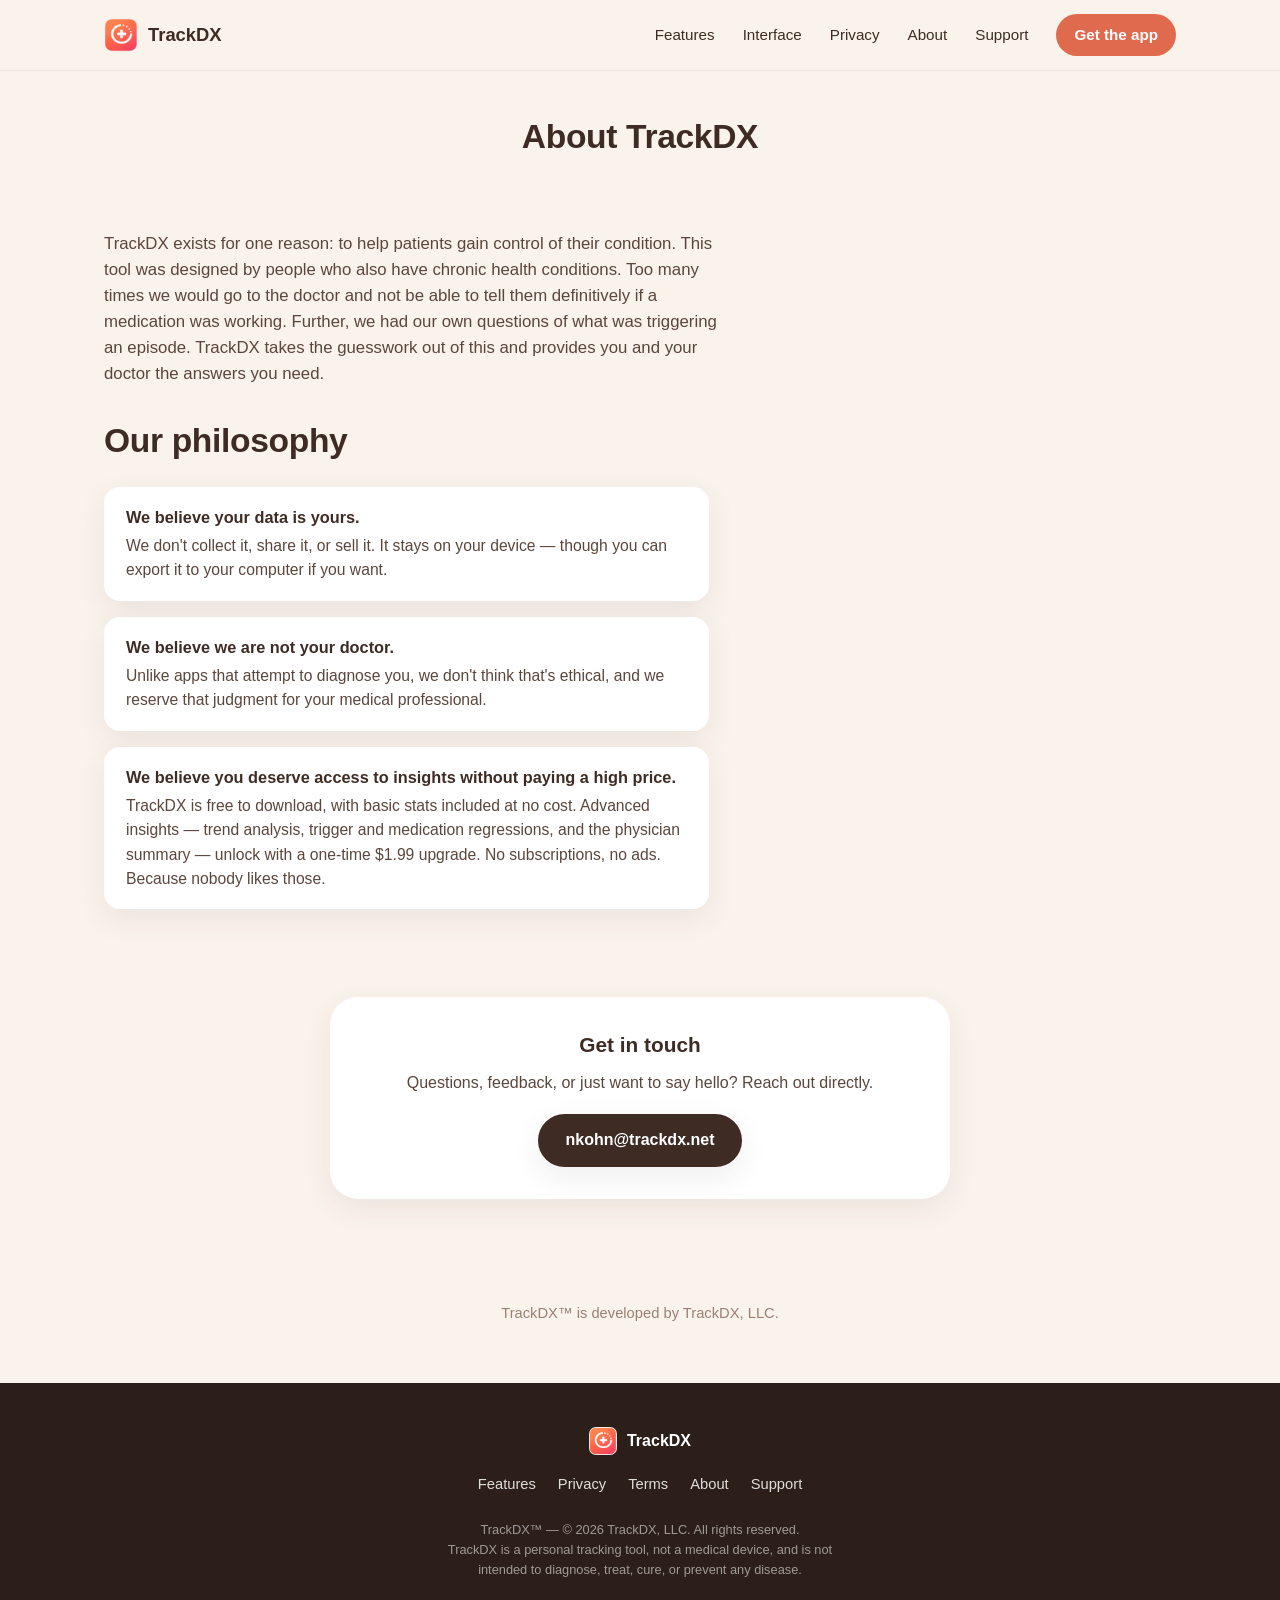
==== about.html @ 3f8265bf "Add files via upload" ====
<!DOCTYPE html>
<html lang="en">
<head>
<meta charset="UTF-8">

<!-- Google tag (gtag.js) -->
<script async src="https://www.googletagmanager.com/gtag/js?id=G-Z09Z6HNYB4"></script>
<script>
  window.dataLayer = window.dataLayer || [];
  function gtag(){dataLayer.push(arguments);}
  gtag('js', new Date());

  gtag('config', 'G-Z09Z6HNYB4');
</script>

<meta name="viewport" content="width=device-width, initial-scale=1.0">
<title>About TrackDX</title>
<meta name="description" content="TrackDX is built to put patients back in control of their own health data — track any condition, spot the patterns, and bring real evidence to your doctor.">

<link rel="icon" type="image/png" href="assets/img/favicon-32.png">
<link rel="apple-touch-icon" href="assets/img/app-icon-180.png">
<link rel="stylesheet" href="css/style.css">
</head>
<body>

<a class="skip-link" href="#main">Skip to content</a>

<header class="site-header">
  <div class="container header-inner">
    <a class="brand" href="index.html#top">
      <img src="assets/img/app-icon-180.png" alt="TrackDX app icon" class="brand-icon">
      <span class="brand-name">TrackDX</span>
    </a>
    <nav class="site-nav" aria-label="Primary">
      <a href="index.html#features">Features</a>
      <a href="index.html#screens">Interface</a>
      <a href="privacy.html">Privacy</a>
      <a href="about.html">About</a>
      <a href="support.html">Support</a>
      <a href="index.html#download" class="nav-cta">Get the app</a>
    </nav>
    <button class="nav-toggle" aria-label="Toggle menu" aria-expanded="false" id="navToggle">
      <span></span><span></span><span></span>
    </button>
  </div>
</header>

<main id="main">

  <section class="page-hero">
    <div class="container">
      <h1 class="section-title">About TrackDX</h1>
    </div>
  </section>

  <section class="band">
    <div class="container">
      <p class="section-lead">
        TrackDX exists for one reason: to help patients gain control of their condition. This tool was
        designed by people who also have chronic health conditions. Too many times we would go to the
        doctor and not be able to tell them definitively if a medication was working. Further, we had our
        own questions of what was triggering an episode. TrackDX takes the guesswork out of this and
        provides you and your doctor the answers you need.
      </p>
      <h2 class="section-title" style="margin-top:28px;">Our philosophy</h2>
      <ul class="philosophy-list">
        <li><strong>We believe your data is yours.</strong> We don't collect it, share it, or sell it. It
        stays on your device — though you can export it to your computer if you want.</li>
        <li><strong>We believe we are not your doctor.</strong> Unlike apps that attempt to diagnose you, we
        don't think that's ethical, and we reserve that judgment for your medical professional.</li>
        <li><strong>We believe you deserve access to insights without paying a high price.</strong> TrackDX is
        free to download, with basic stats included at no cost. Advanced insights — trend analysis, trigger
        and medication regressions, and the physician summary — unlock with a one-time $1.99 upgrade. No
        subscriptions, no ads. Because nobody likes those.</li>
      </ul>
    </div>
  </section>

  <section class="band band-cream">
    <div class="container">
      <div class="contact-card">
        <h2>Get in touch</h2>
        <p>Questions, feedback, or just want to say hello? Reach out directly.</p>
        <a class="btn btn-primary" href="mailto:nkohn@trackdx.net">nkohn@trackdx.net</a>
      </div>
    </div>
  </section>

  <section class="band">
    <div class="container">
      <div class="company-block">
        <p>TrackDX™ is developed by TrackDX, LLC.</p>
      </div>
    </div>
  </section>

</main>

<footer class="site-footer">
  <div class="container footer-inner">
    <div class="footer-brand">
      <img src="assets/img/app-icon-180.png" alt="TrackDX app icon" class="footer-icon">
      <span>TrackDX</span>
    </div>
    <nav class="footer-nav" aria-label="Footer">
      <a href="index.html#features">Features</a>
      <a href="privacy.html">Privacy</a>
      <a href="terms.html">Terms</a>
      <a href="about.html">About</a>
      <a href="support.html">Support</a>
    </nav>
    <p class="footer-legal">
      TrackDX™ — © 2026 TrackDX, LLC. All rights reserved.<br>
      TrackDX is a personal tracking tool, not a medical device, and is not intended to diagnose, treat,
      cure, or prevent any disease.
    </p>
  </div>
</footer>

<script src="js/main.js"></script>
</body>
</html>
---- css/style.css ----
/* ==========================================================================
   TrackDX marketing site
   Palette matches the in-app "warm coral & cream" theme (Theme.swift)
   ========================================================================== */

:root {
  --coral: #E06A4E;
  --coral-dark: #C5533A;
  --peach: #F6E0D2;
  --cream: #FAF3EC;
  --card: #FFFFFF;
  --ink: #3E2C24;
  --muted: #9A8074;
  --sage: #7E9E6E;
  --amber: #D9A441;

  --radius: 16px;
  --radius-lg: 28px;
  --max-width: 1120px;
  --shadow: 0 10px 30px rgba(62, 44, 36, 0.08);
}

* { box-sizing: border-box; }

html { scroll-behavior: smooth; }

body {
  margin: 0;
  font-family: -apple-system, BlinkMacSystemFont, "Segoe UI", Roboto, Helvetica, Arial, sans-serif;
  color: var(--ink);
  background: var(--cream);
  line-height: 1.55;
}

img { max-width: 100%; display: block; }

a { color: inherit; }

.container {
  max-width: var(--max-width);
  margin: 0 auto;
  padding: 0 24px;
}

.skip-link {
  position: absolute;
  left: -999px;
  top: 0;
  background: var(--coral);
  color: #fff;
  padding: 10px 16px;
  border-radius: 0 0 8px 0;
  z-index: 1000;
}
.skip-link:focus { left: 0; }

/* ---------- Header ---------- */

.site-header {
  position: sticky;
  top: 0;
  z-index: 100;
  background: rgba(250, 243, 236, 0.9);
  backdrop-filter: saturate(180%) blur(10px);
  border-bottom: 1px solid rgba(62, 44, 36, 0.06);
}

.header-inner {
  display: flex;
  align-items: center;
  justify-content: space-between;
  padding-top: 14px;
  padding-bottom: 14px;
}

.brand {
  display: flex;
  align-items: center;
  gap: 10px;
  text-decoration: none;
  font-weight: 700;
  font-size: 1.15rem;
  color: var(--ink);
}

.brand-icon {
  width: 34px;
  height: 34px;
  border-radius: 9px;
}

.site-nav {
  display: flex;
  align-items: center;
  gap: 28px;
  font-weight: 500;
}

.site-nav a {
  text-decoration: none;
  color: var(--ink);
  font-size: 0.95rem;
}

.site-nav a:hover { color: var(--coral); }

.nav-cta {
  background: var(--coral);
  color: #fff !important;
  padding: 9px 18px;
  border-radius: 999px;
  font-weight: 600;
}
.nav-cta:hover { background: var(--coral-dark); }

.nav-toggle {
  display: none;
  flex-direction: column;
  justify-content: center;
  gap: 5px;
  width: 40px;
  height: 40px;
  background: none;
  border: none;
  cursor: pointer;
}
.nav-toggle span {
  display: block;
  height: 2px;
  background: var(--ink);
  border-radius: 2px;
}

/* ---------- Buttons ---------- */

.btn {
  display: inline-block;
  text-decoration: none;
  font-weight: 600;
  font-size: 1rem;
  padding: 14px 28px;
  border-radius: 999px;
  transition: transform 0.15s ease, background 0.15s ease, box-shadow 0.15s ease;
}

.btn-primary {
  background: var(--ink);
  color: #fff;
  box-shadow: var(--shadow);
}
.btn-primary:hover { background: #2c1f19; transform: translateY(-1px); }

.btn-ghost {
  background: transparent;
  color: var(--ink);
  border: 1.5px solid rgba(62, 44, 36, 0.25);
}
.btn-ghost:hover { border-color: var(--ink); }

/* ---------- Hero ---------- */

.hero {
  padding: 48px 0 28px;
}

.hero-inner {
  display: grid;
  grid-template-columns: 1.1fr 0.9fr;
  gap: 48px;
  align-items: center;
}

.eyebrow {
  text-transform: uppercase;
  letter-spacing: 0.08em;
  font-size: 0.8rem;
  font-weight: 700;
  color: var(--coral-dark);
  margin: 0 0 14px;
}

.hero h1 {
  font-size: clamp(2rem, 4vw, 2.9rem);
  line-height: 1.15;
  margin: 0 0 20px;
  font-weight: 800;
  letter-spacing: -0.01em;
}

.hero-sub {
  font-size: 1.1rem;
  color: #5b463c;
  max-width: 52ch;
  margin: 0 0 28px;
}

.hero-actions {
  display: flex;
  gap: 14px;
  flex-wrap: wrap;
  margin-bottom: 22px;
}

.hero-disclaimer {
  font-size: 0.85rem;
  color: var(--muted);
  max-width: 48ch;
  margin: 0;
}

.hero-art {
  position: relative;
  display: flex;
  justify-content: center;
  align-items: center;
  min-height: 460px;
}

.phone-shot {
  width: 230px;
  border-radius: 26px;
  box-shadow: 0 24px 50px rgba(62, 44, 36, 0.22);
  border: 6px solid #fff;
}

.phone-shot--back {
  position: absolute;
  right: 0;
  top: 10px;
  opacity: 0.85;
  transform: rotate(6deg);
}

.phone-shot--front {
  position: relative;
  left: -20px;
  transform: rotate(-4deg);
}

/* ---------- Bands / sections ---------- */

.band {
  padding: 44px 0;
}

.band-cream { background: var(--cream); }
.band-peach { background: var(--peach); }

.band-coral {
  background: linear-gradient(135deg, var(--coral) 0%, var(--coral-dark) 100%);
  color: #fff;
}

.section-title {
  font-size: clamp(1.6rem, 3vw, 2.1rem);
  font-weight: 800;
  margin: 0 0 16px;
  letter-spacing: -0.01em;
}

.section-title--light { color: #fff; }

.section-lead {
  font-size: 1.05rem;
  color: #5b463c;
  max-width: 68ch;
  margin: 0 0 8px;
}

.section-lead--light { color: rgba(255, 255, 255, 0.92); }

/* Pills */

.pill-row {
  display: flex;
  flex-wrap: wrap;
  gap: 10px;
  margin-top: 18px;
}

.pill {
  background: var(--card);
  border: 1px solid rgba(62, 44, 36, 0.08);
  padding: 9px 18px;
  border-radius: 999px;
  font-size: 0.92rem;
  font-weight: 600;
  color: var(--ink);
}

.pill-accent {
  background: var(--peach);
  border-color: transparent;
  color: var(--coral-dark);
}

/* Feature grid */

.feature-grid {
  display: grid;
  grid-template-columns: repeat(4, 1fr);
  gap: 20px;
  margin-top: 22px;
}

.feature-card {
  background: var(--card);
  border-radius: var(--radius);
  padding: 26px 22px;
  box-shadow: var(--shadow);
}

.feature-icon {
  font-size: 1.6rem;
  margin-bottom: 14px;
}

.feature-card h3 {
  margin: 0 0 10px;
  font-size: 1.1rem;
}

.feature-card p {
  margin: 0;
  color: #5b463c;
  font-size: 0.94rem;
}

/* Insights band */

.insights-inner {
  display: block;
  max-width: 760px;
}


/* Two column */

.two-col {
  display: grid;
  grid-template-columns: 1fr 1fr;
  gap: 48px;
}

/* Medication spotlight */

.spotlight-inner {
  display: grid;
  grid-template-columns: 0.9fr 1.1fr;
  gap: 48px;
  align-items: center;
}

.spotlight-art {
  display: flex;
  justify-content: center;
}

.spotlight-art .phone-shot {
  width: 260px;
  box-shadow: 0 24px 50px rgba(62, 44, 36, 0.22);
}

/* Screens grid */

.screens-grid {
  display: grid;
  grid-template-columns: repeat(4, 1fr);
  gap: 22px;
  margin-top: 22px;
}

.screen-item {
  margin: 0;
  background: var(--card);
  border-radius: var(--radius);
  padding: 14px;
  box-shadow: var(--shadow);
}

.screen-item img {
  border-radius: 12px;
  margin-bottom: 12px;
}

.screen-item figcaption {
  font-size: 0.85rem;
  color: var(--muted);
  text-align: center;
}

/* Privacy */

.privacy-inner { max-width: 760px; }

/* Disclaimer box */

.disclaimer-box {
  background: var(--card);
  border: 1.5px solid var(--peach);
  border-radius: var(--radius-lg);
  padding: 30px 32px;
  max-width: 820px;
  margin: 0 auto;
  text-align: center;
}

.disclaimer-box h2 {
  margin: 0 0 14px;
  font-size: 1.5rem;
}

.disclaimer-box p {
  margin: 0;
  color: #5b463c;
  font-size: 0.98rem;
}

/* Download */

.download-inner { text-align: center; }
.download-inner .section-lead--light { margin: 0 auto 36px; }

.store-badges {
  display: flex;
  justify-content: center;
  gap: 18px;
  flex-wrap: wrap;
  margin-bottom: 22px;
}

.store-badge {
  display: flex;
  flex-direction: column;
  align-items: flex-start;
  background: rgba(0, 0, 0, 0.18);
  border: 1.5px solid rgba(255, 255, 255, 0.35);
  border-radius: 14px;
  padding: 10px 26px 12px;
  min-width: 190px;
  cursor: default;
}

.store-badge-eyebrow {
  font-size: 0.7rem;
  text-transform: uppercase;
  letter-spacing: 0.05em;
  color: rgba(255, 255, 255, 0.75);
}

.store-badge-name {
  font-size: 1.25rem;
  font-weight: 700;
  color: #fff;
}

.download-note {
  color: rgba(255, 255, 255, 0.9);
  font-size: 0.95rem;
}

.download-note a {
  color: #fff;
  text-decoration: underline;
}

/* Support */

.support-inner { text-align: center; }
.support-inner .section-lead { margin: 0 auto 28px; }

/* Policy document (Privacy) */

.policy-meta {
  color: var(--muted);
  font-size: 0.92rem;
  max-width: 760px;
  margin: 0 auto 8px;
}

.policy-content {
  max-width: 760px;
  margin: 0 auto;
}

.policy-content h2 {
  font-size: 1.25rem;
  font-weight: 800;
  color: var(--ink);
  margin: 40px 0 12px;
}

.policy-content h2:first-child {
  margin-top: 0;
}

.policy-content p {
  color: #5b463c;
  font-size: 1rem;
  margin: 0 0 14px;
}

.policy-content ul {
  margin: 0 0 14px;
  padding-left: 22px;
  color: #5b463c;
}

.policy-content li {
  margin-bottom: 8px;
}

.policy-content a {
  color: var(--coral-dark);
  text-decoration: underline;
}

/* ALL-CAPS legal blocks in the Terms (warranty disclaimer, medical notice).
   Capitalisation is what makes these enforceable in many jurisdictions, so the
   text can't be lowercased — instead it's set smaller, tighter and offset so a
   wall of capitals reads as legal emphasis rather than as shouting. */

.policy-content p.policy-caps {
  font-size: 0.86rem;
  line-height: 1.6;
  letter-spacing: 0.01em;
  color: #6b4a3a;
  background: var(--peach);
  border-radius: var(--radius);
  padding: 14px 18px;
  margin: 0 0 14px;
}

.policy-note {
  background: var(--peach);
  border-radius: var(--radius);
  padding: 18px 22px;
  font-size: 0.92rem;
  color: #6b4a3a;
  margin: 0 0 32px;
}

/* Simple content pages (About / Support) */

.page-hero {
  padding: 40px 0 8px;
  text-align: center;
}

.page-hero .section-lead { margin: 0 auto; }

.contact-card {
  background: var(--card);
  border-radius: var(--radius-lg);
  box-shadow: var(--shadow);
  padding: 32px;
  max-width: 620px;
  margin: 0 auto;
  text-align: center;
}

.contact-card h2 {
  margin: 0 0 10px;
  font-size: 1.3rem;
}

.contact-card p {
  color: #5b463c;
  margin: 0 0 18px;
}

/* How-to-use grid (Support page) */

.howto-intro {
  text-align: center;
  max-width: 640px;
  margin: 0 auto;
}

.howto-grid {
  display: grid;
  grid-template-columns: repeat(2, 1fr);
  gap: 28px;
  margin: 28px 0 0;
  align-items: start;
}

.howto-card {
  background: var(--card);
  border-radius: var(--radius);
  padding: 18px;
  box-shadow: var(--shadow);
}

.howto-card h3 {
  margin: 0 0 12px;
  font-size: 1.05rem;
  color: var(--ink);
}

.howto-card img {
  border-radius: 12px;
}

.company-block {
  max-width: 620px;
  margin: 0 auto;
  text-align: center;
  color: var(--muted);
  font-size: 0.92rem;
}

.philosophy-list {
  list-style: none;
  padding: 0;
  margin: 20px 0 0;
  max-width: 68ch;
  display: grid;
  gap: 16px;
}

.philosophy-list li {
  background: var(--card);
  border-radius: var(--radius);
  padding: 18px 22px;
  box-shadow: var(--shadow);
  color: #5b463c;
  font-size: 0.98rem;
}

.philosophy-list li strong {
  display: block;
  margin-bottom: 4px;
  color: var(--ink);
  font-size: 1.02rem;
}

/* Import page */

.import-cta-wrap {
  text-align: center;
  margin: 0 0 8px;
}

.btn-secondary {
  background: var(--peach);
  color: var(--coral-dark) !important;
}
.btn-secondary:hover { background: #f0d0bb; }

.steps-list {
  counter-reset: step;
  list-style: none;
  padding: 0;
  margin: 24px auto 0;
  max-width: 720px;
  display: grid;
  gap: 16px;
}

.steps-list li {
  position: relative;
  background: var(--card);
  border-radius: var(--radius);
  padding: 16px 20px 16px 62px;
  box-shadow: var(--shadow);
  color: #5b463c;
  font-size: 0.96rem;
}

.steps-list li::before {
  counter-increment: step;
  content: counter(step);
  position: absolute;
  left: 18px;
  top: 16px;
  width: 28px;
  height: 28px;
  border-radius: 50%;
  background: var(--coral);
  color: #fff;
  font-weight: 700;
  font-size: 0.9rem;
  display: flex;
  align-items: center;
  justify-content: center;
}

.steps-list li strong {
  display: block;
  color: var(--ink);
  margin-bottom: 3px;
}

.download-card {
  background: var(--card);
  border-radius: var(--radius-lg);
  box-shadow: var(--shadow);
  padding: 30px 32px;
  max-width: 560px;
  margin: 0 auto;
  text-align: center;
}

.download-card .file-chip {
  display: inline-block;
  font-family: ui-monospace, SFMono-Regular, Menlo, monospace;
  font-size: 0.82rem;
  background: var(--peach);
  color: var(--coral-dark);
  padding: 5px 12px;
  border-radius: 6px;
  margin-top: 14px;
}

.prompt-wrap {
  max-width: 820px;
  margin: 22px auto 0;
}

.prompt-header {
  display: flex;
  align-items: center;
  justify-content: space-between;
  margin-bottom: 10px;
  gap: 12px;
  flex-wrap: wrap;
}

.prompt-header span {
  font-weight: 700;
  color: var(--ink);
  font-size: 0.98rem;
}

.copy-btn {
  background: var(--coral);
  color: #fff;
  border: none;
  padding: 8px 18px;
  border-radius: 999px;
  font-weight: 600;
  font-size: 0.85rem;
  cursor: pointer;
  transition: background 0.15s ease;
}
.copy-btn:hover { background: var(--coral-dark); }
.copy-btn.copied { background: var(--sage); }

.prompt-box {
  background: #2c1f19;
  color: #f5ece4;
  border-radius: var(--radius);
  padding: 22px 24px;
  font-family: ui-monospace, SFMono-Regular, Menlo, monospace;
  font-size: 0.82rem;
  line-height: 1.65;
  white-space: pre-wrap;
  max-height: 480px;
  overflow-y: auto;
  margin: 0;
}

/* ---------- Footer ---------- */

.site-footer {
  background: #2c1f19;
  color: rgba(255, 255, 255, 0.85);
  padding: 44px 0 32px;
}

.footer-inner {
  display: flex;
  flex-direction: column;
  align-items: center;
  gap: 18px;
  text-align: center;
}

.footer-brand {
  display: flex;
  align-items: center;
  gap: 10px;
  font-weight: 700;
  color: #fff;
}

.footer-icon {
  width: 28px;
  height: 28px;
  border-radius: 7px;
}

.footer-nav {
  display: flex;
  gap: 22px;
  flex-wrap: wrap;
  justify-content: center;
}

.footer-nav a {
  text-decoration: none;
  color: rgba(255, 255, 255, 0.85);
  font-size: 0.92rem;
}
.footer-nav a:hover { color: #fff; }

.footer-legal {
  font-size: 0.8rem;
  color: rgba(255, 255, 255, 0.55);
  max-width: 60ch;
  margin: 6px 0 0;
}

/* ---------- Responsive ---------- */

@media (max-width: 900px) {
  .hero-inner,
  .two-col,
  .spotlight-inner {
    grid-template-columns: 1fr;
  }
  .hero-art { order: -1; min-height: 340px; }
  .spotlight-art { order: -1; }
  .feature-grid { grid-template-columns: repeat(2, 1fr); }
  .screens-grid { grid-template-columns: repeat(2, 1fr); }
  .howto-grid { grid-template-columns: repeat(2, 1fr); }
}

@media (max-width: 720px) {
  .site-nav {
    position: absolute;
    top: 100%;
    left: 0;
    right: 0;
    background: var(--cream);
    flex-direction: column;
    align-items: flex-start;
    gap: 0;
    padding: 8px 24px 20px;
    border-bottom: 1px solid rgba(62, 44, 36, 0.06);
    display: none;
  }
  .site-nav.open { display: flex; }
  .site-nav a {
    width: 100%;
    padding: 12px 0;
    border-bottom: 1px solid rgba(62, 44, 36, 0.06);
  }
  .nav-cta { margin-top: 10px; text-align: center; }
  .nav-toggle { display: flex; }
}

@media (max-width: 560px) {
  .feature-grid { grid-template-columns: 1fr; }
  .screens-grid { grid-template-columns: 1fr; }
  .howto-grid { grid-template-columns: 1fr; }
  .hero { padding-top: 32px; }
  .band { padding: 32px 0; }
  .phone-shot { width: 190px; }
  .phone-shot--front { left: 0; }
  .phone-shot--back { right: 20px; }
}
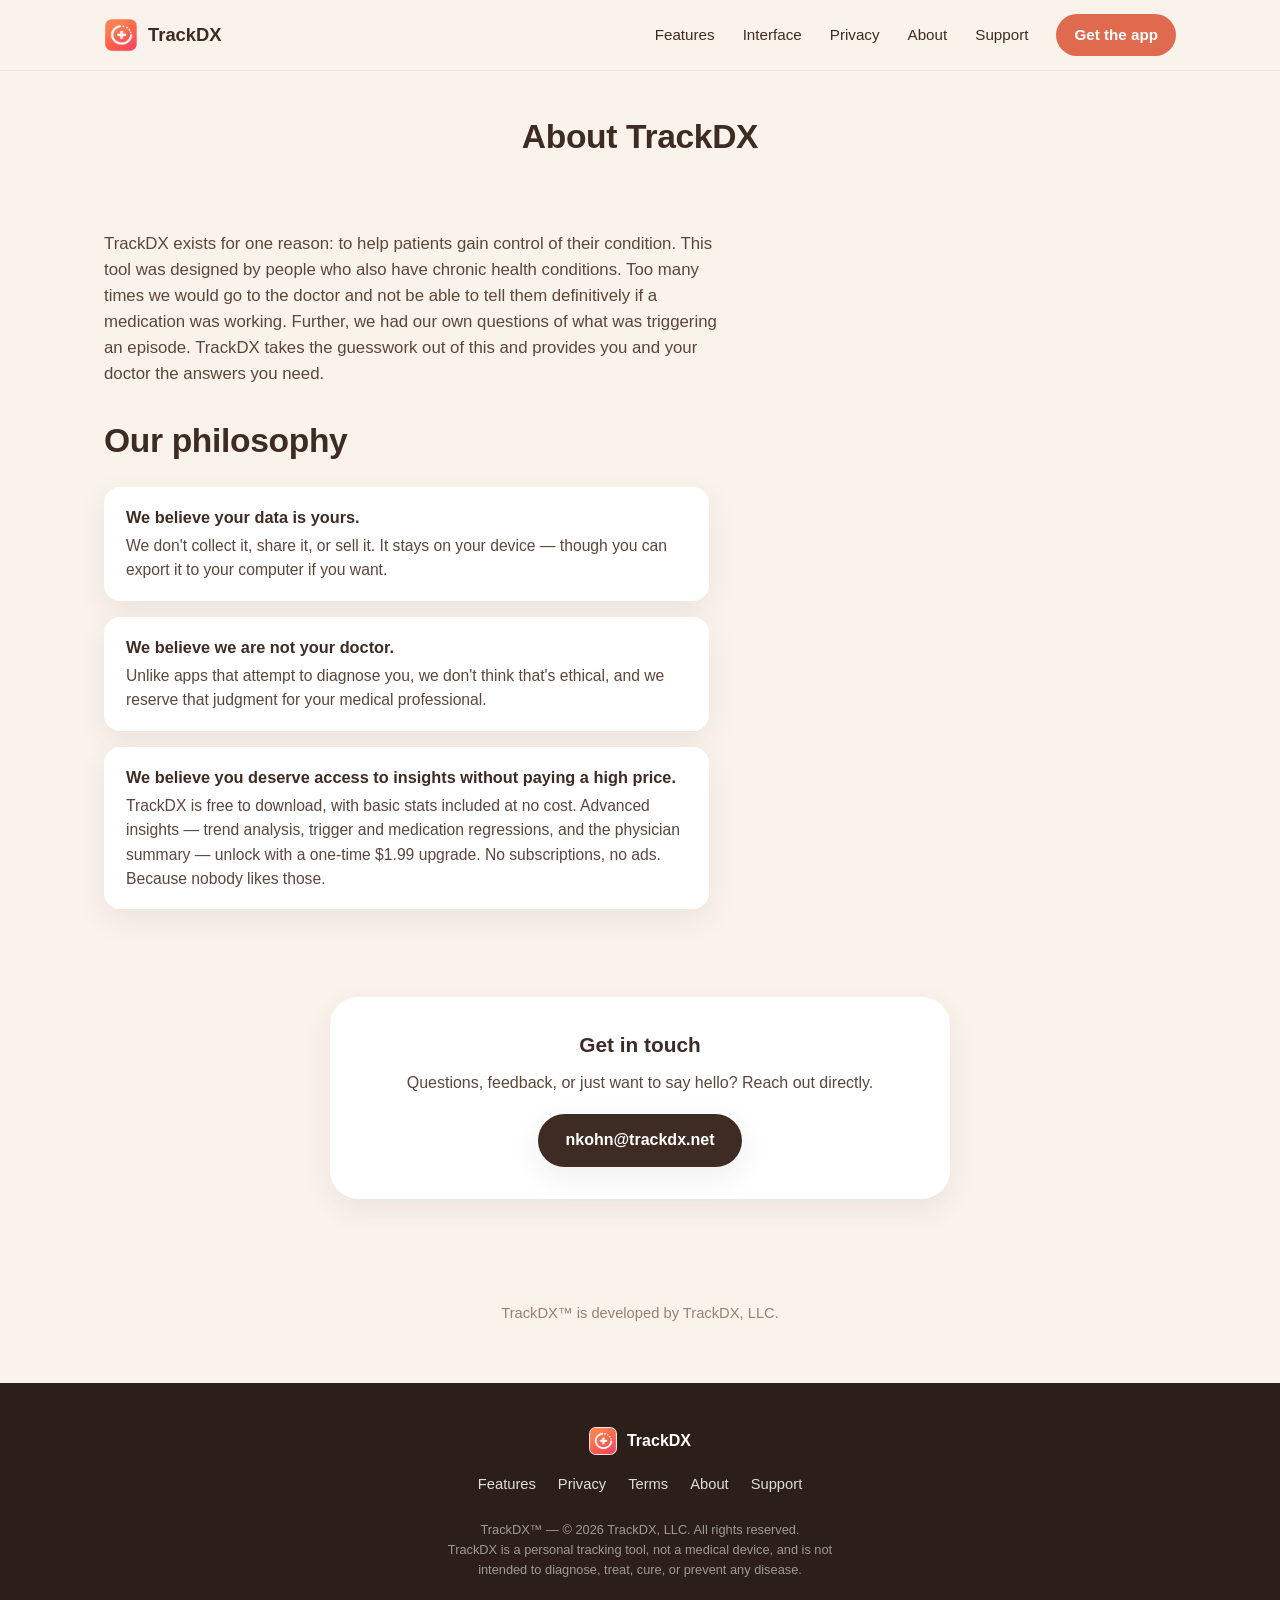
==== commit 0c0367c6: "Add files via upload" ====
--- a/about.html
+++ b/about.html
@@ -15,7 +15,7 @@
 
 <meta name="viewport" content="width=device-width, initial-scale=1.0">
 <title>About TrackDX</title>
-<meta name="description" content="TrackDX is built to put patients back in control of their own health data — track any condition, spot the patterns, and bring real evidence to your doctor.">
+<meta name="description" content="TrackDX is built to put patients back in control of their own health data — track multiple conditions, spot the patterns, and bring real evidence to your doctor.">
 
 <link rel="icon" type="image/png" href="assets/img/favicon-32.png">
 <link rel="apple-touch-icon" href="assets/img/app-icon-180.png">
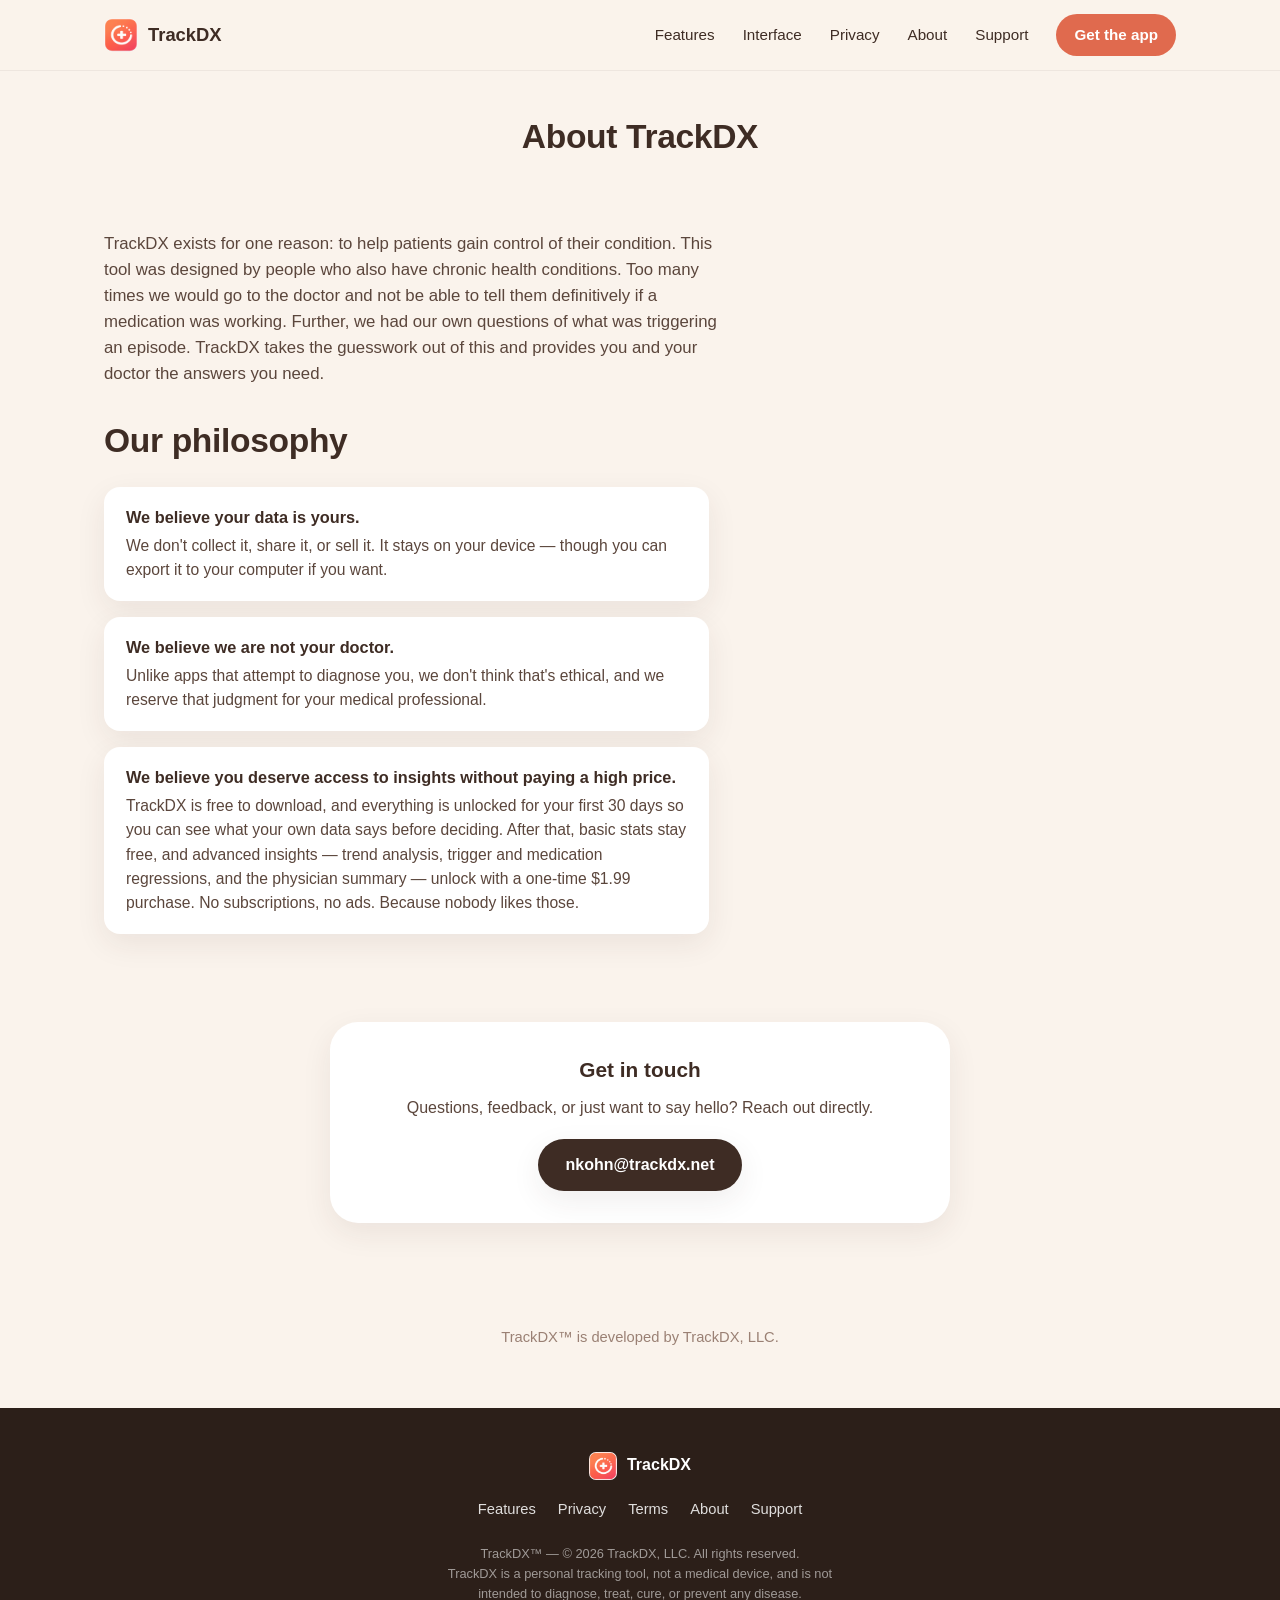
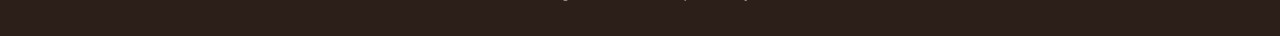
==== commit e3bcdd19: "Add files via upload" ====
--- a/about.html
+++ b/about.html
@@ -69,9 +69,10 @@
         <li><strong>We believe we are not your doctor.</strong> Unlike apps that attempt to diagnose you, we
         don't think that's ethical, and we reserve that judgment for your medical professional.</li>
         <li><strong>We believe you deserve access to insights without paying a high price.</strong> TrackDX is
-        free to download, with basic stats included at no cost. Advanced insights — trend analysis, trigger
-        and medication regressions, and the physician summary — unlock with a one-time $1.99 upgrade. No
-        subscriptions, no ads. Because nobody likes those.</li>
+        free to download, and everything is unlocked for your first 30 days so you can see what your own data
+        says before deciding. After that, basic stats stay free, and advanced insights — trend analysis,
+        trigger and medication regressions, and the physician summary — unlock with a one-time $1.99
+        purchase. No subscriptions, no ads. Because nobody likes those.</li>
       </ul>
     </div>
   </section>
--- a/css/style.css
+++ b/css/style.css
@@ -440,6 +440,23 @@
   min-width: 190px;
   cursor: default;
 }
+
+/* Live badge: a real link, so it needs affordance the disabled ones don't have. */
+.store-badge--live {
+  background: rgba(0, 0, 0, 0.32);
+  border-color: rgba(255, 255, 255, 0.7);
+  cursor: pointer;
+  text-decoration: none;
+  transition: transform 0.15s ease, background 0.15s ease;
+}
+
+.store-badge--live:hover,
+.store-badge--live:focus-visible {
+  background: rgba(0, 0, 0, 0.45);
+  transform: translateY(-2px);
+}
+
+.store-badge--disabled { opacity: 0.55; }
 
 .store-badge-eyebrow {
   font-size: 0.7rem;
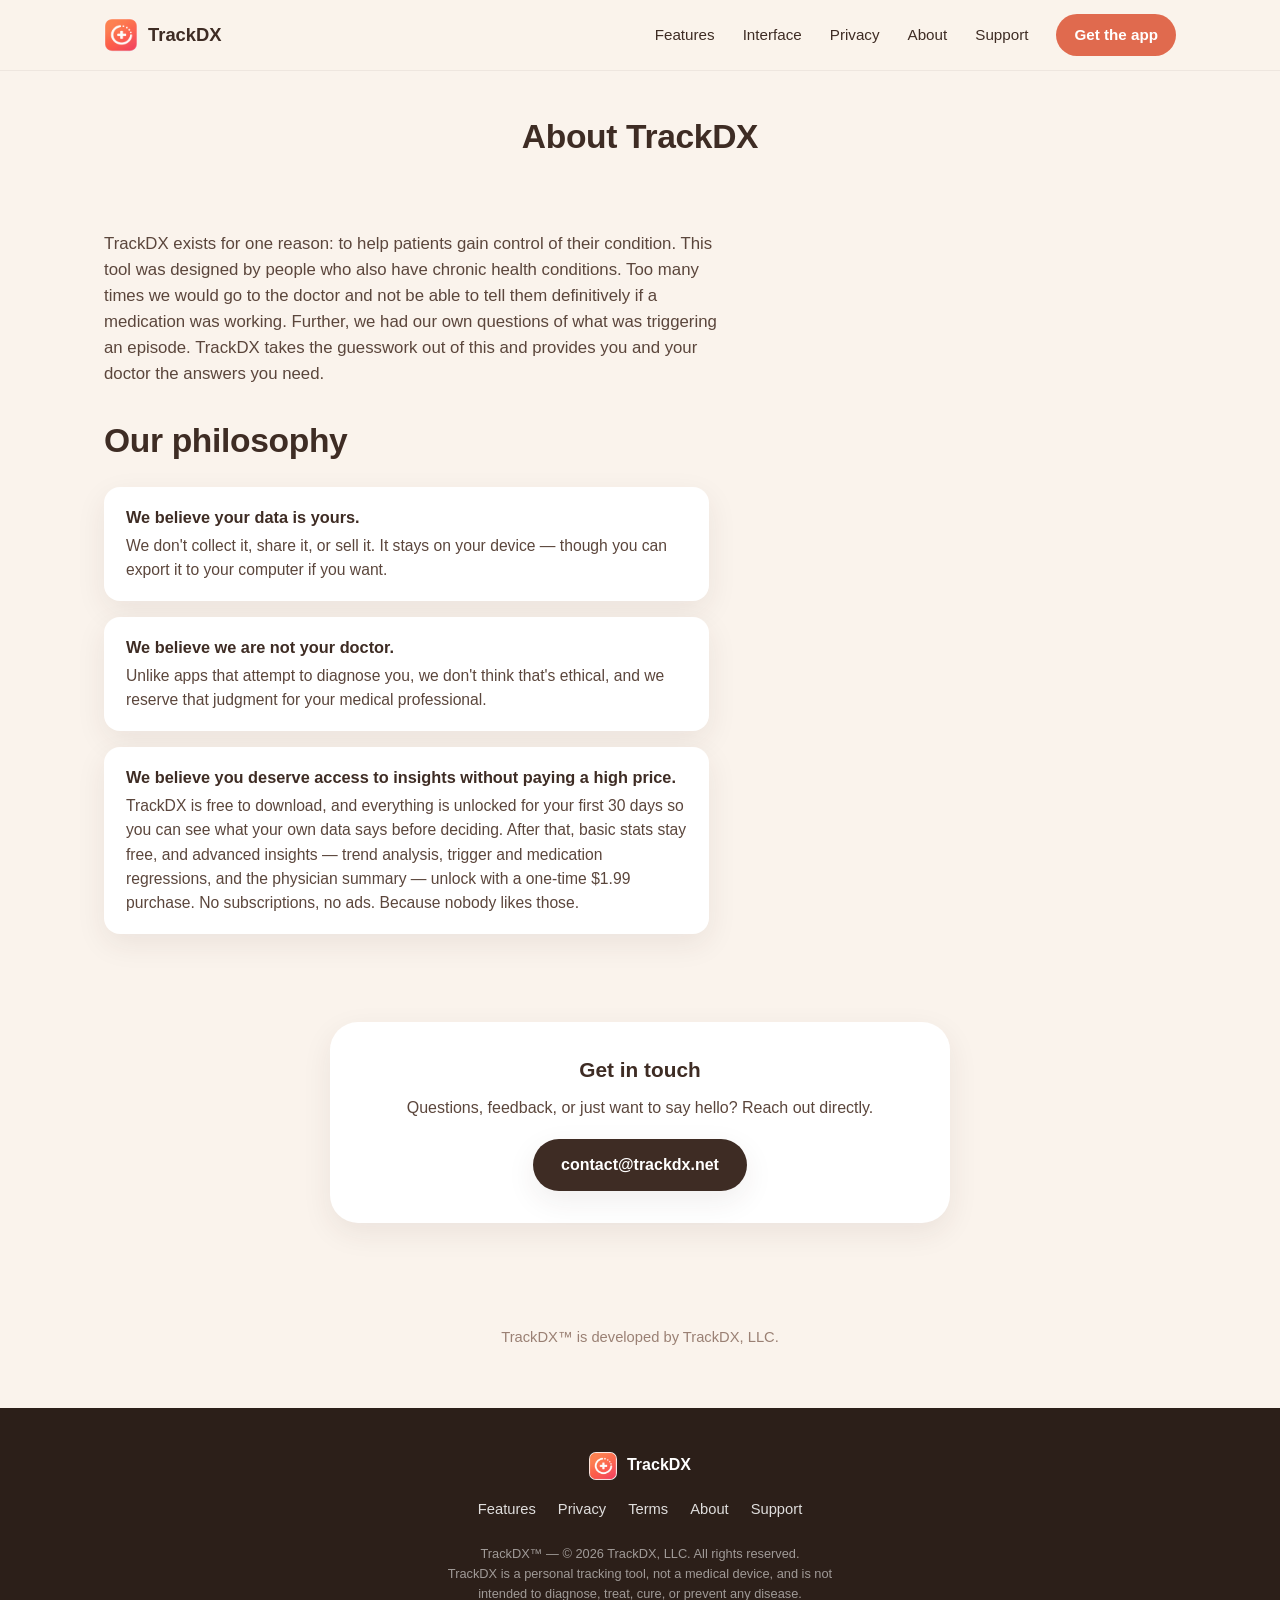
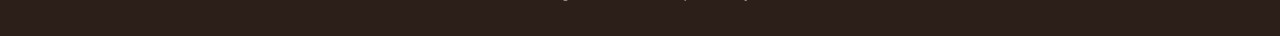
==== commit 873d7c6c: "Add files via upload" ====
--- a/about.html
+++ b/about.html
@@ -45,7 +45,7 @@
   </div>
 </header>
 
-<main id="main">
+<main id="main" class="page-about">
 
   <section class="page-hero">
     <div class="container">
@@ -82,7 +82,7 @@
       <div class="contact-card">
         <h2>Get in touch</h2>
         <p>Questions, feedback, or just want to say hello? Reach out directly.</p>
-        <a class="btn btn-primary" href="mailto:nkohn@trackdx.net">nkohn@trackdx.net</a>
+        <a class="btn btn-primary" href="mailto:contact@trackdx.net">contact@trackdx.net</a>
       </div>
     </div>
   </section>
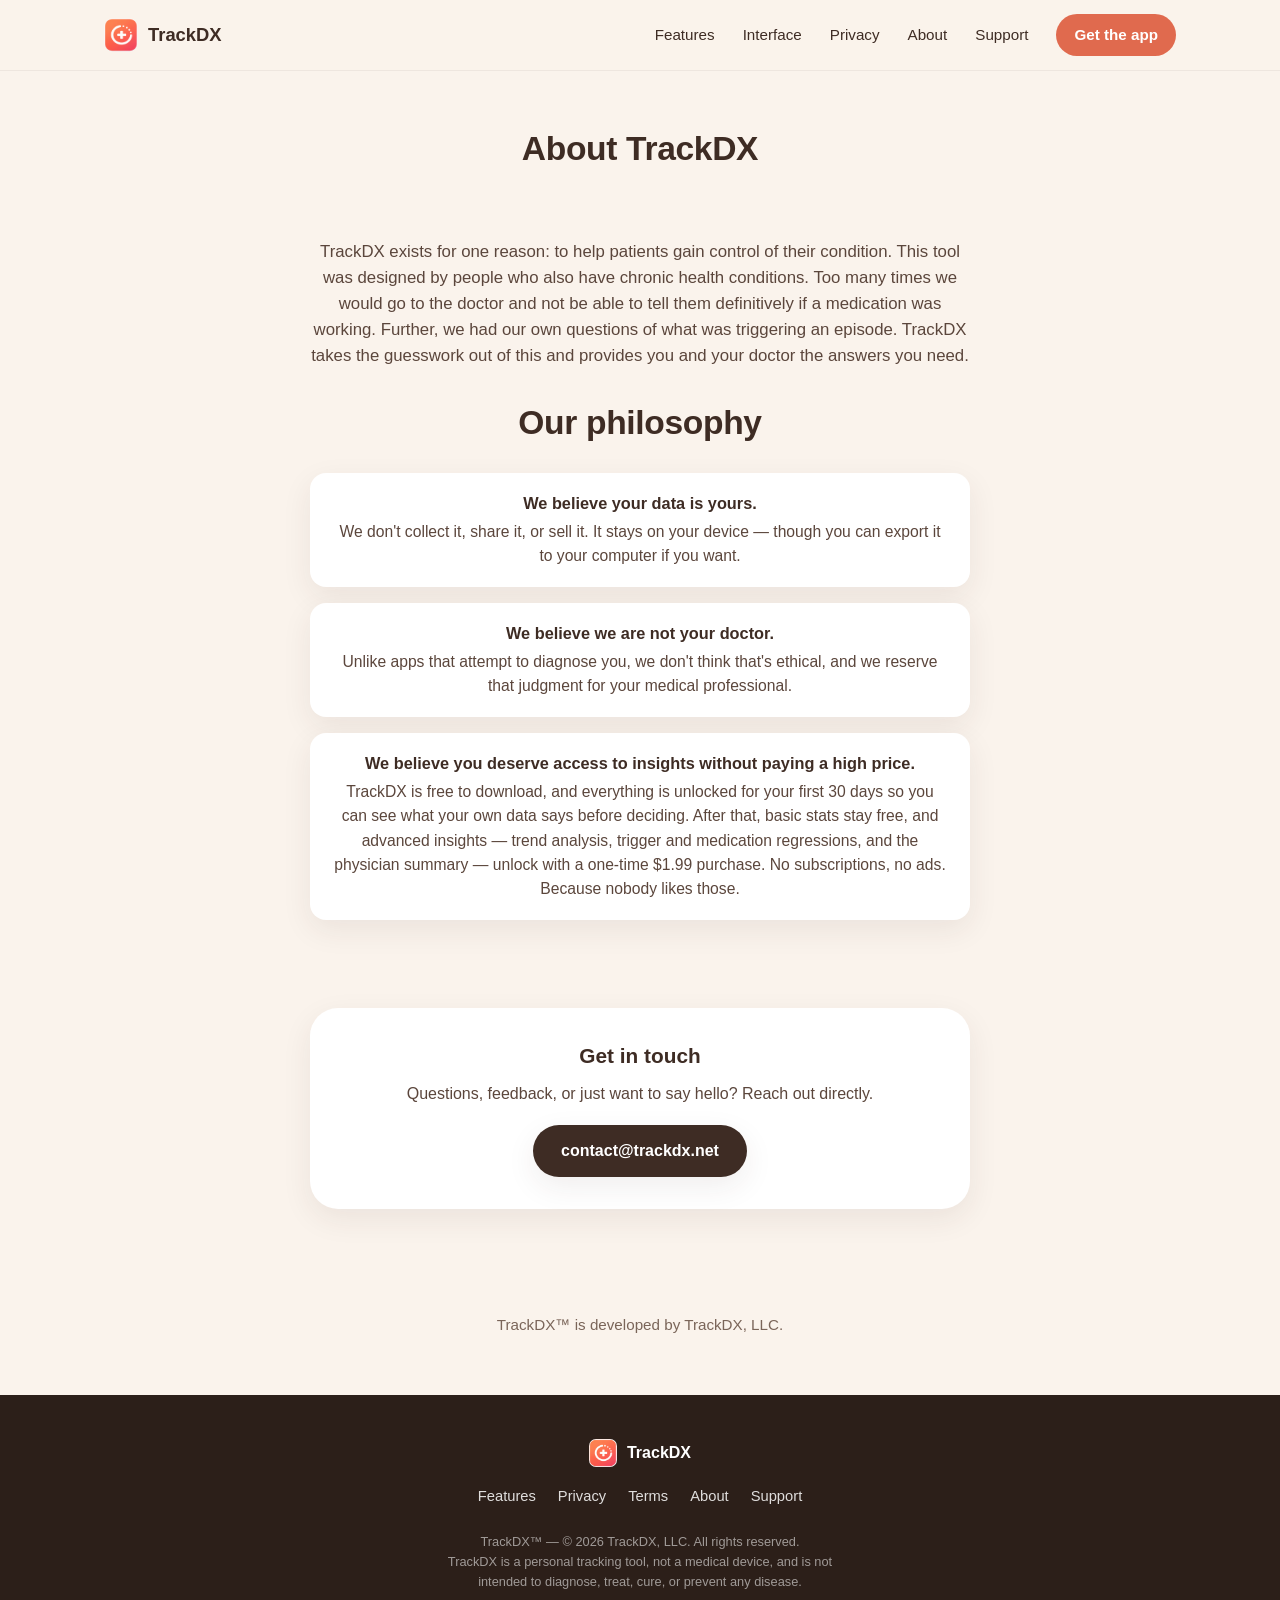
==== commit a08ac009: "Add files via upload" ====
--- a/about.html
+++ b/about.html
@@ -19,6 +19,7 @@
 
 <link rel="icon" type="image/png" href="assets/img/favicon-32.png">
 <link rel="apple-touch-icon" href="assets/img/app-icon-180.png">
+<link rel="canonical" href="https://www.trackdx.net/about.html">
 <link rel="stylesheet" href="css/style.css">
 </head>
 <body>
--- a/css/style.css
+++ b/css/style.css
@@ -441,6 +441,24 @@
   cursor: default;
 }
 
+/* Official store badge artwork (Google's own asset, unmodified per their terms).
+   Height is matched to the neighbouring text badge so the two sit level. */
+.store-badge-link {
+  display: inline-flex;
+  align-items: center;
+  text-decoration: none;
+  transition: transform 0.15s ease;
+}
+
+.store-badge-link:hover,
+.store-badge-link:focus-visible { transform: translateY(-2px); }
+
+.store-badge-art {
+  height: 46px;
+  width: auto;
+  display: block;
+}
+
 /* Live badge: a real link, so it needs affordance the disabled ones don't have. */
 .store-badge--live {
   background: rgba(0, 0, 0, 0.32);
@@ -585,6 +603,40 @@
   color: #5b463c;
   margin: 0 0 18px;
 }
+
+/* About page.
+   Everything sits in ONE column of the same width and is centred. Previously
+   the pieces disagreed: .section-lead and .philosophy-list were capped at 68ch
+   (~730px) with no auto margins, while .contact-card was 620px and centred — so
+   three different left edges down a single page. That mismatch, not the text
+   alignment, is what made it look broken. --about-col forces one measure. */
+.page-about {
+  --about-col: 660px;
+}
+
+.page-about .section-title,
+.page-about .section-lead,
+.page-about .philosophy-list,
+.page-about .philosophy-list li,
+.page-about .company-block {
+  text-align: center;
+}
+
+.page-about .section-lead,
+.page-about .philosophy-list,
+.page-about .contact-card,
+.page-about .company-block {
+  max-width: var(--about-col);
+  margin-left: auto;
+  margin-right: auto;
+}
+
+/* Breathing room between the stacked bands — 44px top and bottom ran the
+   philosophy cards straight into the contact card. */
+.page-about .page-hero { padding: 52px 0 4px; }
+.page-about .section-lead { margin-bottom: 8px; }
+.page-about .philosophy-list { margin-top: 24px; }
+.page-about .company-block { color: #7a6559; font-size: 0.95rem; }
 
 /* How-to-use grid (Support page) */
 
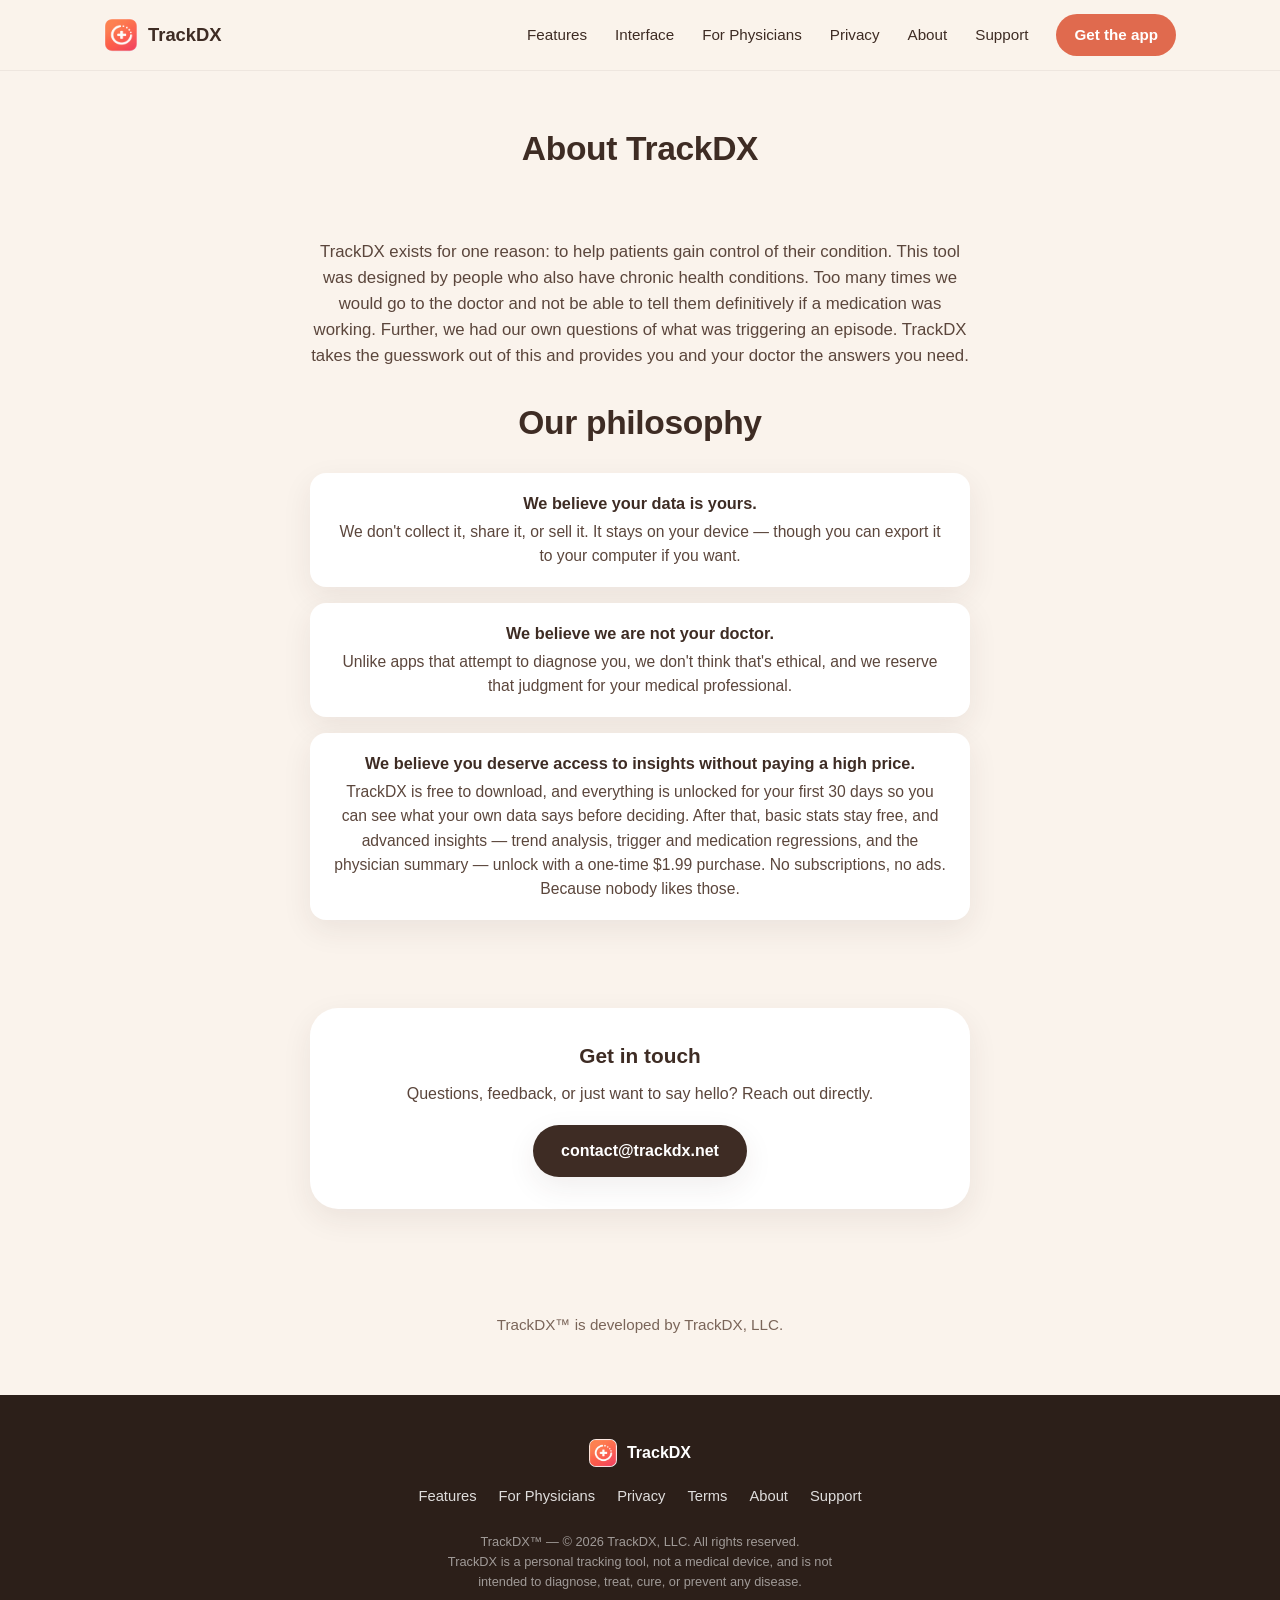
==== commit d3ad2015: "Add files via upload" ====
--- a/about.html
+++ b/about.html
@@ -35,6 +35,7 @@
     <nav class="site-nav" aria-label="Primary">
       <a href="index.html#features">Features</a>
       <a href="index.html#screens">Interface</a>
+      <a href="physicians.html">For Physicians</a>
       <a href="privacy.html">Privacy</a>
       <a href="about.html">About</a>
       <a href="support.html">Support</a>
@@ -106,6 +107,7 @@
     </div>
     <nav class="footer-nav" aria-label="Footer">
       <a href="index.html#features">Features</a>
+      <a href="physicians.html">For Physicians</a>
       <a href="privacy.html">Privacy</a>
       <a href="terms.html">Terms</a>
       <a href="about.html">About</a>
--- a/css/style.css
+++ b/css/style.css
@@ -97,6 +97,7 @@
 }
 
 .site-nav a {
+  white-space: nowrap;
   text-decoration: none;
   color: var(--ink);
   font-size: 0.95rem;
@@ -896,7 +897,7 @@
   .howto-grid { grid-template-columns: repeat(2, 1fr); }
 }
 
-@media (max-width: 720px) {
+@media (max-width: 960px) {   /* was 720px; the For Physicians link made the bar too wide */
   .site-nav {
     position: absolute;
     top: 100%;
@@ -930,3 +931,79 @@
   .phone-shot--front { left: 0; }
   .phone-shot--back { right: 20px; }
 }
+
+/* ---------- For Physicians page ---------- */
+
+.page-physicians .page-hero { padding: 52px 0 28px; }
+.page-physicians .page-hero .section-lead { max-width: 760px; }
+
+.physicians-title {
+  font-size: clamp(1.9rem, 4vw, 2.7rem);
+  line-height: 1.15;
+  margin: 0 0 20px;
+  font-weight: 800;
+  letter-spacing: -0.01em;
+}
+.physicians-title span { color: var(--coral); }
+
+.physicians-actions { justify-content: center; margin-top: 26px; }
+
+.physicians-grid-3 { grid-template-columns: repeat(3, 1fr); }
+
+/* Section intros run the full width of the cards beneath them. */
+.page-physicians .band .section-lead { max-width: none; }
+
+.pa-grid {
+  display: grid;
+  grid-template-columns: repeat(2, 1fr);
+  gap: 18px;
+  margin-top: 24px;
+}
+.pa-card {
+  background: var(--card);
+  border-radius: var(--radius);
+  padding: 22px 24px;
+  box-shadow: var(--shadow);
+  border-left: 4px solid var(--coral);
+}
+.pa-card h3 { margin: 0 0 8px; font-size: 1.08rem; }
+.pa-card p { margin: 0; color: #5b463c; font-size: 0.95rem; }
+.pa-note {
+  margin: 20px 0 0;
+  color: #7a6559;
+  font-size: 0.9rem;
+  font-style: italic;
+}
+
+.page-physicians .steps-list { margin-left: 0; }
+.physicians-badges { justify-content: flex-start; margin-top: 26px; }
+.physicians-contact { text-align: left; color: #5b463c; }
+.physicians-contact a { color: var(--coral-dark); }
+
+.summary-grid {
+  display: grid;
+  grid-template-columns: repeat(2, 1fr);
+  gap: 32px;
+  margin-top: 26px;
+  align-items: start;
+}
+.summary-col h3 { margin: 0 0 14px; font-size: 1.3rem; }
+.summary-col h3 span { color: var(--muted); font-weight: 500; font-size: 1rem; }
+.summary-blurb { margin: 0 0 14px; color: #5b463c; }
+.summary-pdf { margin-bottom: 16px; }
+.summary-pages { display: grid; gap: 14px; }
+.summary-pages img {
+  width: 100%;
+  height: auto;
+  display: block;
+  border: 1px solid #E3D5C9;
+  border-radius: 6px;
+  box-shadow: var(--shadow);
+  background: #fff;
+}
+
+@media (max-width: 900px) {
+  .physicians-grid-3,
+  .pa-grid,
+  .summary-grid { grid-template-columns: 1fr; }
+}
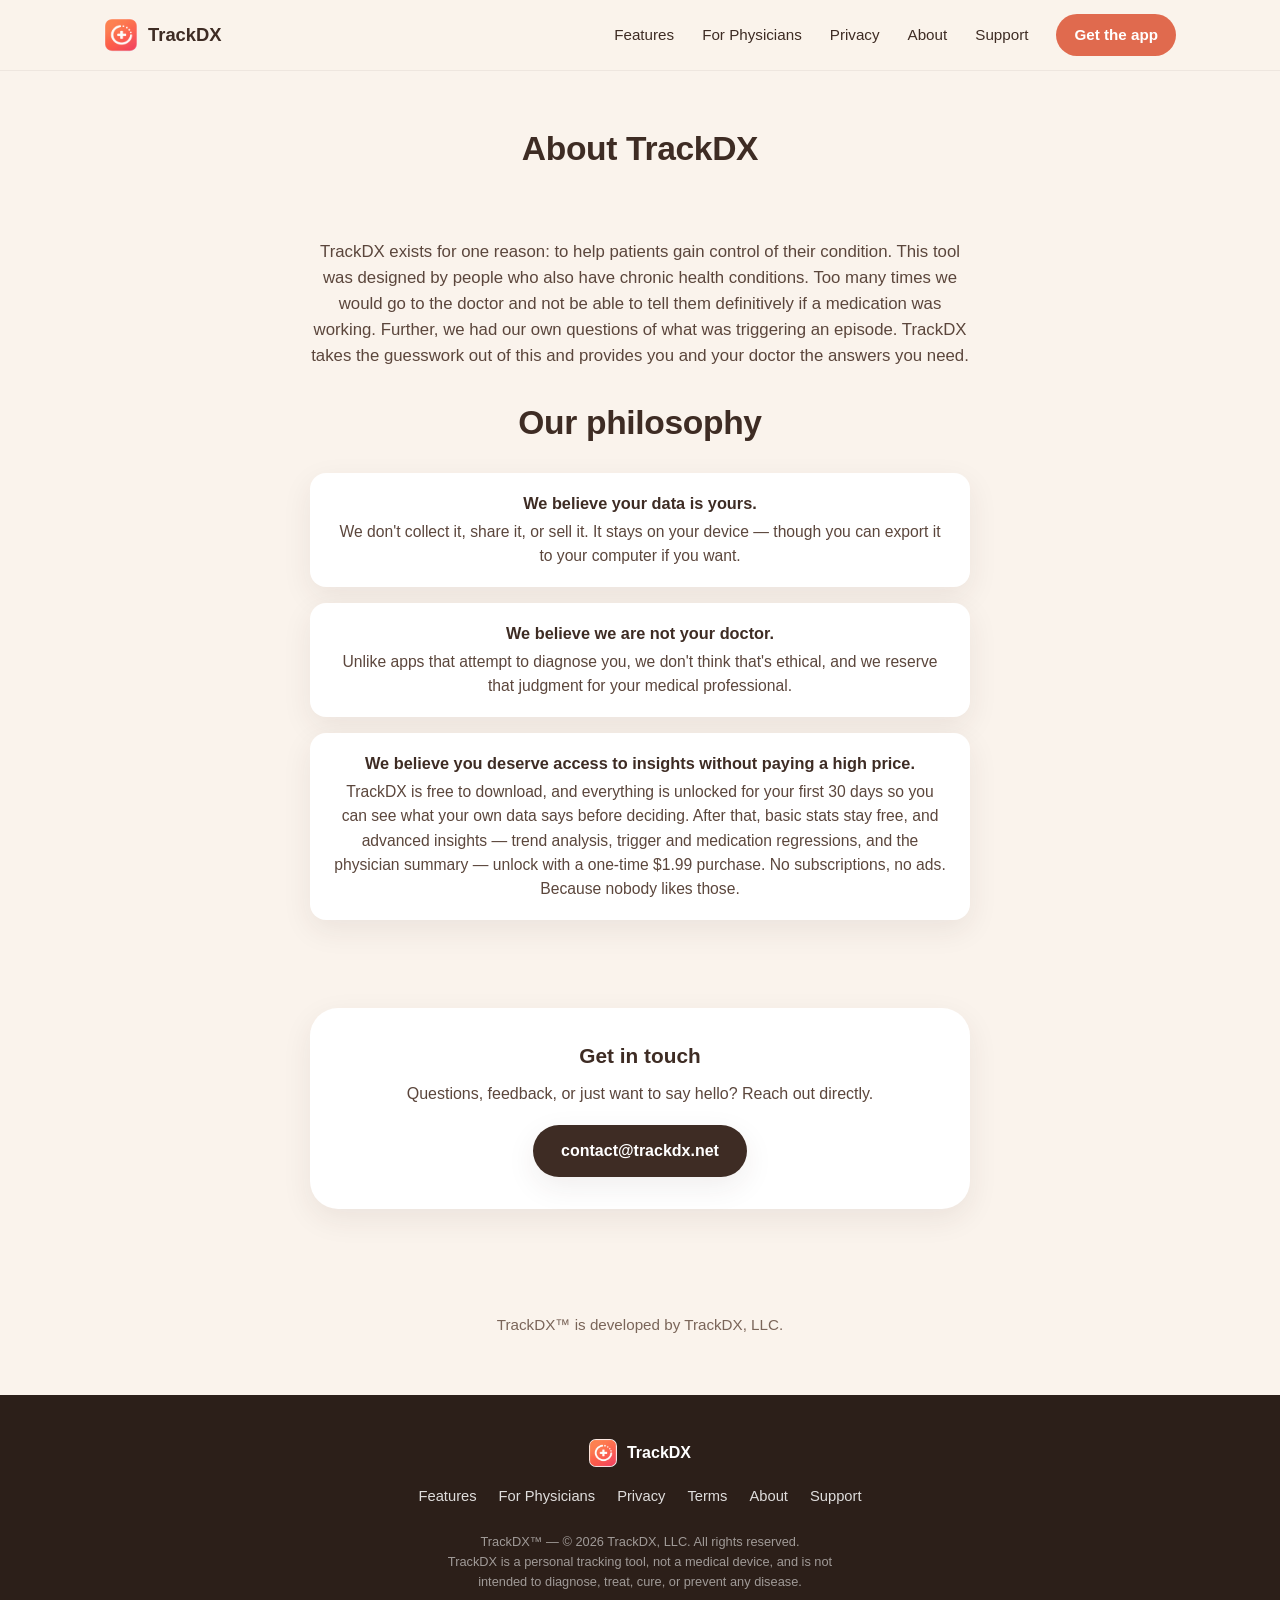
==== commit 5d1f3542: "Add files via upload" ====
--- a/about.html
+++ b/about.html
@@ -34,7 +34,6 @@
     </a>
     <nav class="site-nav" aria-label="Primary">
       <a href="index.html#features">Features</a>
-      <a href="index.html#screens">Interface</a>
       <a href="physicians.html">For Physicians</a>
       <a href="privacy.html">Privacy</a>
       <a href="about.html">About</a>
--- a/css/style.css
+++ b/css/style.css
@@ -949,6 +949,8 @@
 .physicians-actions { justify-content: center; margin-top: 26px; }
 
 .physicians-grid-3 { grid-template-columns: repeat(3, 1fr); }
+.physicians-grid-3 .feature-card { padding: 20px 22px; }
+.physicians-grid-3 .feature-card h3 { margin-bottom: 6px; }
 
 /* Section intros run the full width of the cards beneath them. */
 .page-physicians .band .section-lead { max-width: none; }
@@ -1007,3 +1009,16 @@
   .pa-grid,
   .summary-grid { grid-template-columns: 1fr; }
 }
+
+/* Home: section intro across the full container width */
+.section-lead--wide { max-width: none; }
+
+/* Home "Four things" cards: icon + name only, no body text */
+.feature-grid--compact .feature-card {
+  display: flex;
+  align-items: center;
+  gap: 14px;
+  padding: 20px 22px;
+}
+.feature-grid--compact .feature-icon { margin: 0; }
+.feature-grid--compact .feature-card h3 { margin: 0; }
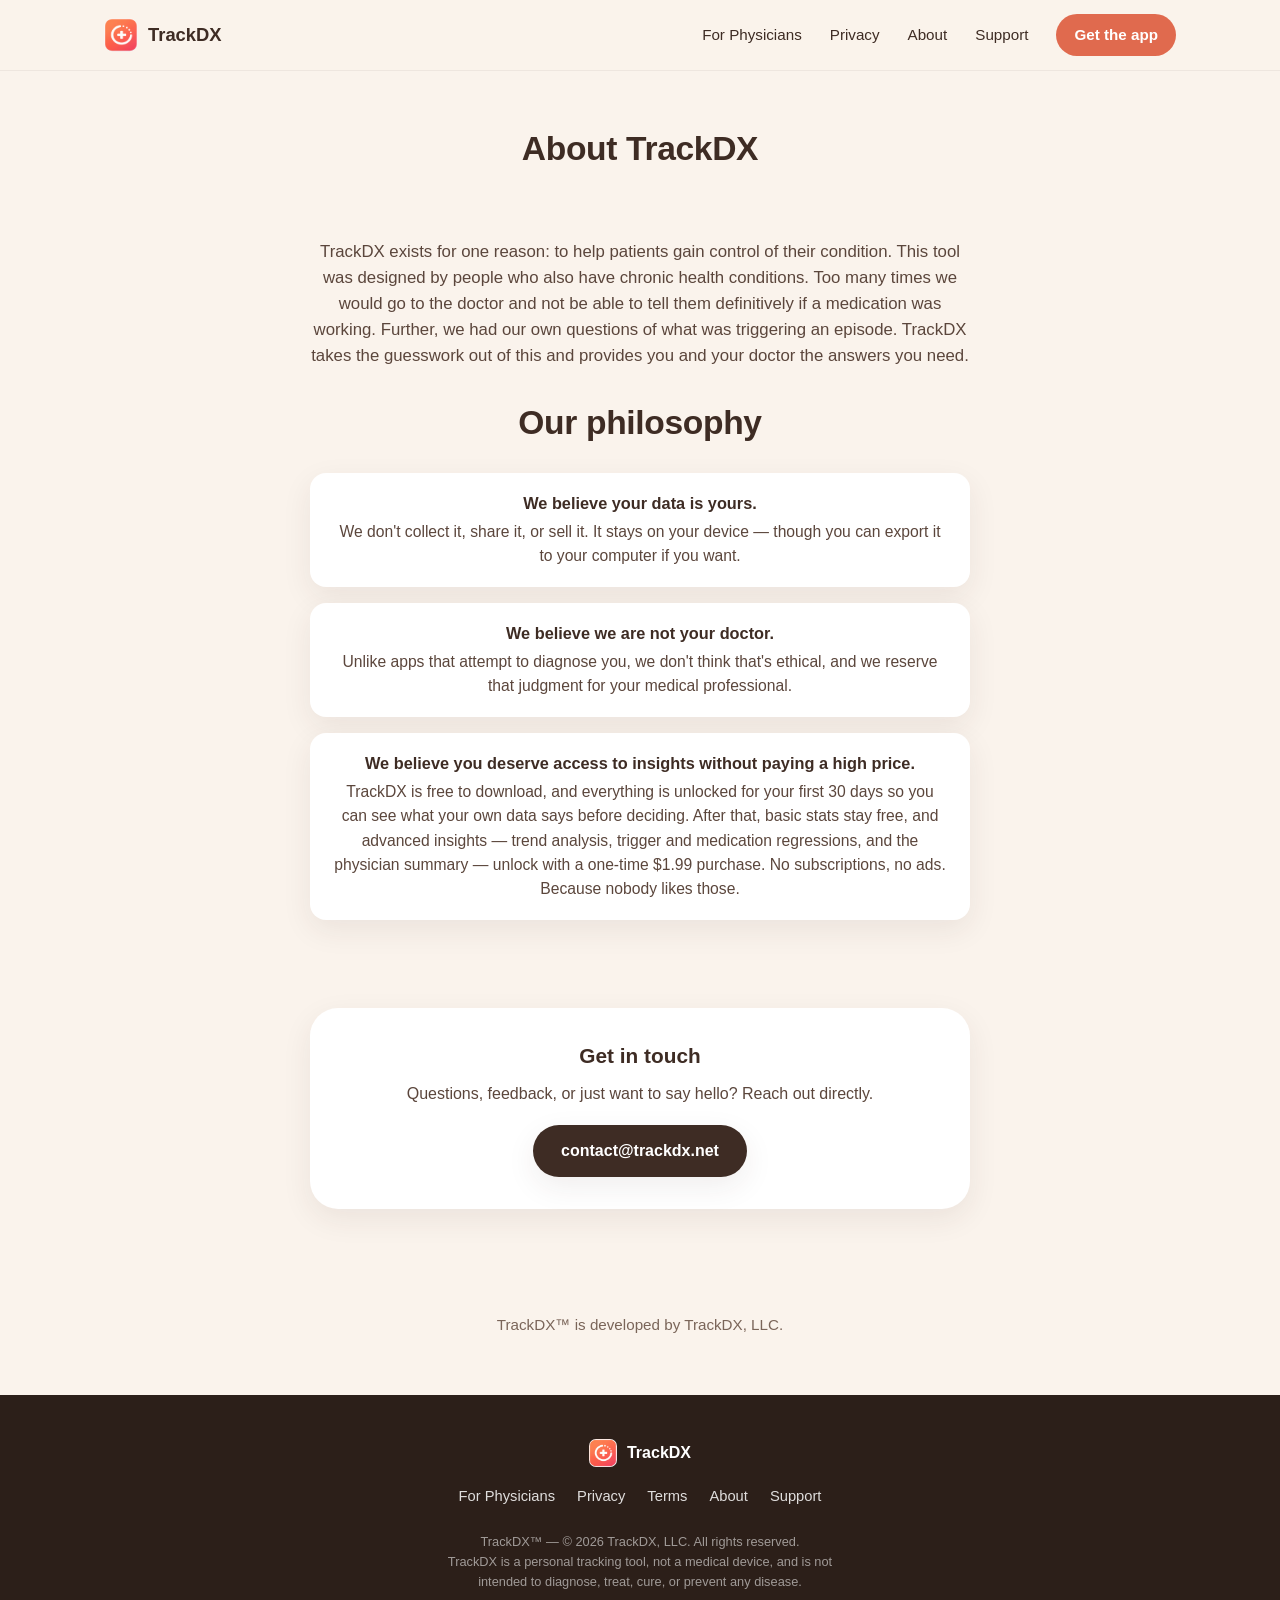
==== commit e6ca463c: "Add files via upload" ====
--- a/about.html
+++ b/about.html
@@ -33,7 +33,6 @@
       <span class="brand-name">TrackDX</span>
     </a>
     <nav class="site-nav" aria-label="Primary">
-      <a href="index.html#features">Features</a>
       <a href="physicians.html">For Physicians</a>
       <a href="privacy.html">Privacy</a>
       <a href="about.html">About</a>
@@ -105,7 +104,6 @@
       <span>TrackDX</span>
     </div>
     <nav class="footer-nav" aria-label="Footer">
-      <a href="index.html#features">Features</a>
       <a href="physicians.html">For Physicians</a>
       <a href="privacy.html">Privacy</a>
       <a href="terms.html">Terms</a>
